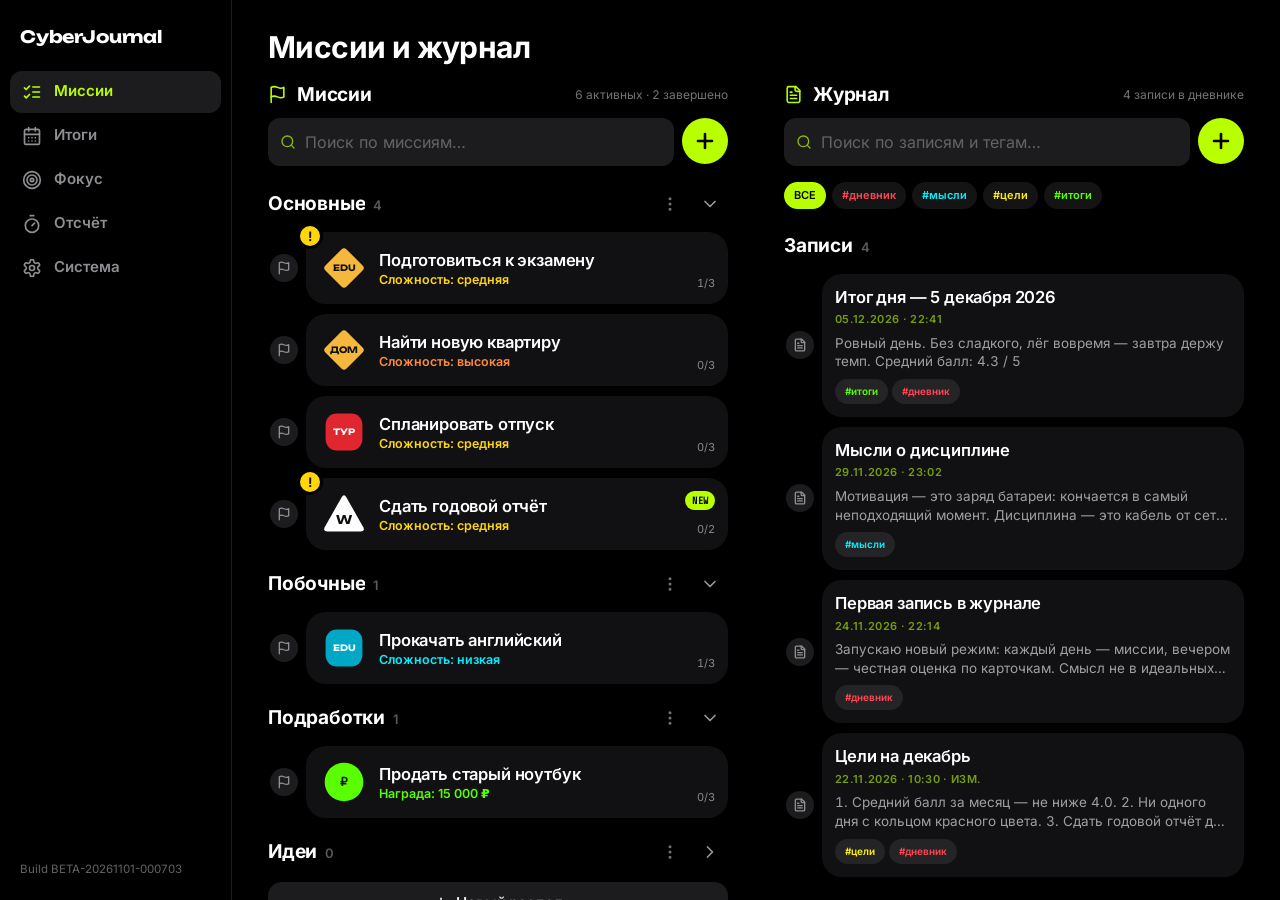
==== beta/index.html @ 2035c7c5 "Add files via upload" ====
<!doctype html>
<html lang="ru">
<head>
<meta charset="utf-8">
<meta name="viewport" content="width=device-width, initial-scale=1, maximum-scale=1, viewport-fit=cover">
<meta name="theme-color" content="#000000">
<meta name="robots" content="noindex">
<title>CyberJournal β</title>
<link rel="icon" type="image/png" href="../icons/icon-192.png">
<!-- Тестовая сборка: лежит в папке beta/ сайта и берёт библиотеки, шрифты и иконки из основной версии.
     Своего service worker и манифеста нет. Данные — под отдельным ключом (window.CJ_BETA). -->
<script>window.CJ_BETA = true; window.CJ_FONTS_URL = '../fonts/fonts.css'; window.CJ_BUILD = 'BETA-20261101-000703';</script>
<script src="../vendor/tailwind.js"></script>
<script src="../vendor/react.production.min.js"></script>
<script src="../vendor/react-dom.production.min.js"></script>
<script>window.react = window.React; /* lucide-react UMD ждёт глобальный "react" */</script>
<script src="../vendor/lucide-react.min.js"></script>
<style>
  :root { color-scheme: dark; }
  html { box-sizing: border-box; height: 100%; padding-block: env(safe-area-inset-top, 0px) env(safe-area-inset-bottom, 0px); }
  html, body { margin: 0; background: #000; overscroll-behavior: none; }
  body, #root { height: 100%; }
  #boot { height: 100%; display: flex; flex-direction: column; align-items: center; justify-content: center; gap: 12px;
    font: 600 15px/1.4 system-ui, sans-serif; color: #F2F2F7; }
  #boot i { display: block; width: 120px; height: 4px; border-radius: 2px; background: #1C1C1E; position: relative; overflow: hidden; }
  #boot i::after { content: ''; position: absolute; inset: 0; width: 40%; border-radius: 2px; background: #B8FF00; animation: boot 1s ease-in-out infinite; }
  @keyframes boot { from { transform: translateX(-100%); } to { transform: translateX(260%); } }
  #boot pre { max-width: 92vw; white-space: pre-wrap; color: #FF6961; font-size: 12px; }
</style>
</head>
<body>
<div id="root"><div id="boot">CyberJournal β<i></i></div></div>
<script>
  window.addEventListener('error', function (e) {
    var b = document.getElementById('boot');
    if (b) b.innerHTML = 'Ошибка запуска<pre>' + (e.message || e) + '</pre>';
  });
</script>
<!-- ?v= привязывает скрипт к сборке: без него браузер до 10 минут берёт старый app.js из кэша при новом index.html -->
<script src="app.js?v=BETA-20261101-000703"></script>
<!-- build BETA-20261101-000703 -->
</body>
</html>
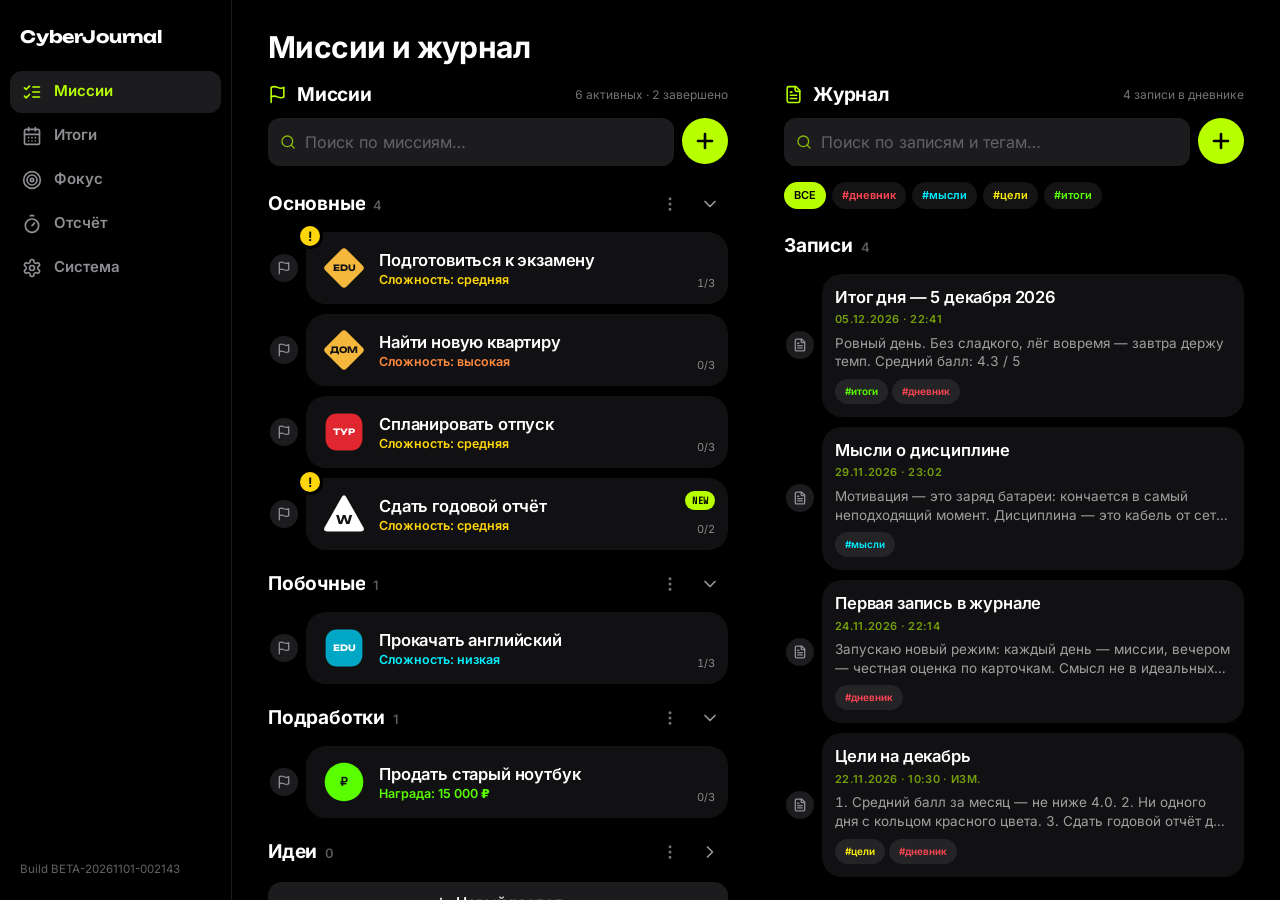
==== commit 94bef136: "Add files via upload" ====
--- a/beta/index.html
+++ b/beta/index.html
@@ -9,7 +9,7 @@
 <link rel="icon" type="image/png" href="../icons/icon-192.png">
 <!-- Тестовая сборка: лежит в папке beta/ сайта и берёт библиотеки, шрифты и иконки из основной версии.
      Своего service worker и манифеста нет. Данные — под отдельным ключом (window.CJ_BETA). -->
-<script>window.CJ_BETA = true; window.CJ_FONTS_URL = '../fonts/fonts.css'; window.CJ_BUILD = 'BETA-20261101-000703';</script>
+<script>window.CJ_BETA = true; window.CJ_FONTS_URL = '../fonts/fonts.css'; window.CJ_BUILD = 'BETA-20261101-002143';</script>
 <script src="../vendor/tailwind.js"></script>
 <script src="../vendor/react.production.min.js"></script>
 <script src="../vendor/react-dom.production.min.js"></script>
@@ -37,7 +37,7 @@
   });
 </script>
 <!-- ?v= привязывает скрипт к сборке: без него браузер до 10 минут берёт старый app.js из кэша при новом index.html -->
-<script src="app.js?v=BETA-20261101-000703"></script>
-<!-- build BETA-20261101-000703 -->
+<script src="app.js?v=BETA-20261101-002143"></script>
+<!-- build BETA-20261101-002143 -->
 </body>
 </html>
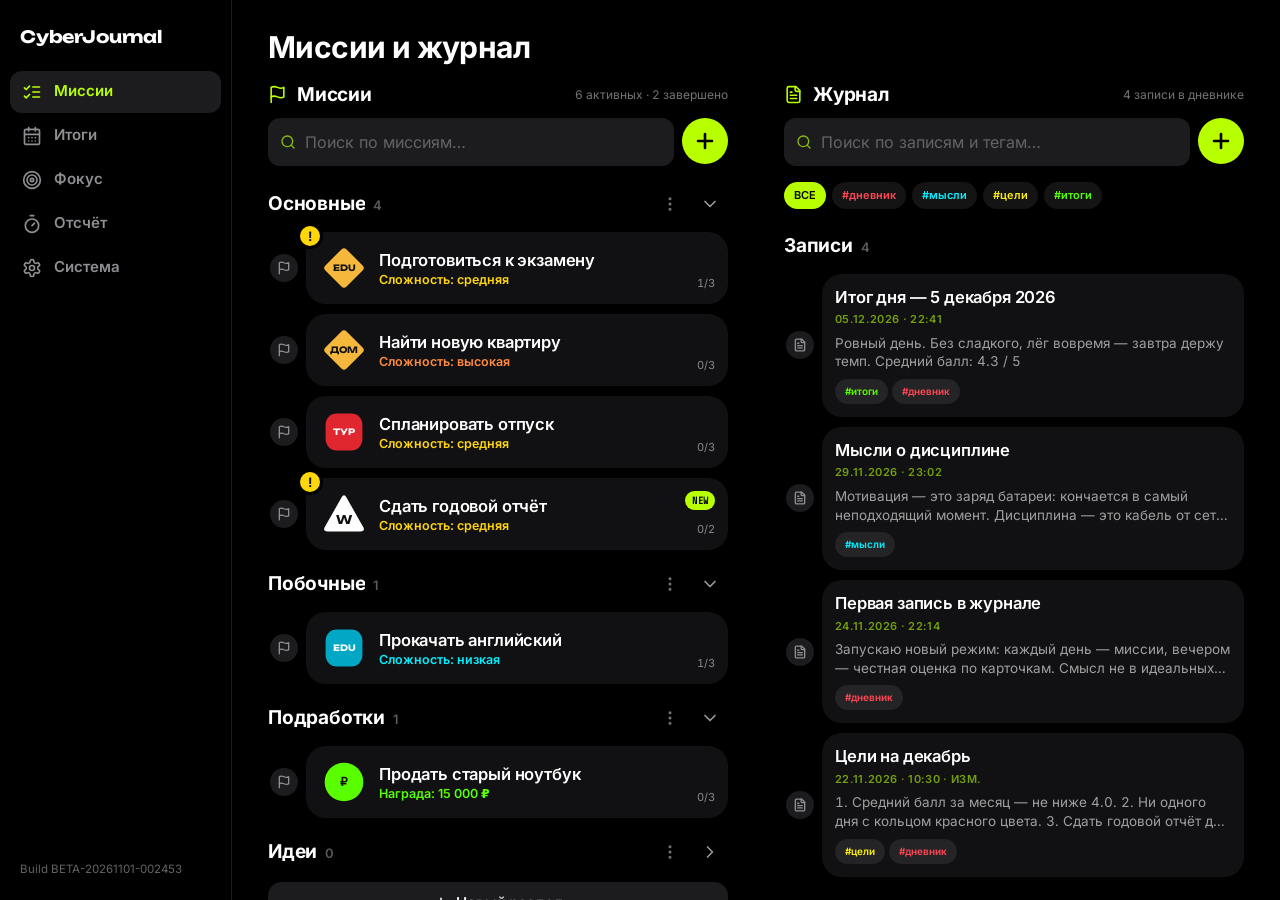
==== commit 87ea26fc: "Add files via upload" ====
--- a/beta/index.html
+++ b/beta/index.html
@@ -9,7 +9,7 @@
 <link rel="icon" type="image/png" href="../icons/icon-192.png">
 <!-- Тестовая сборка: лежит в папке beta/ сайта и берёт библиотеки, шрифты и иконки из основной версии.
      Своего service worker и манифеста нет. Данные — под отдельным ключом (window.CJ_BETA). -->
-<script>window.CJ_BETA = true; window.CJ_FONTS_URL = '../fonts/fonts.css'; window.CJ_BUILD = 'BETA-20261101-002143';</script>
+<script>window.CJ_BETA = true; window.CJ_FONTS_URL = '../fonts/fonts.css'; window.CJ_BUILD = 'BETA-20261101-002453';</script>
 <script src="../vendor/tailwind.js"></script>
 <script src="../vendor/react.production.min.js"></script>
 <script src="../vendor/react-dom.production.min.js"></script>
@@ -37,7 +37,7 @@
   });
 </script>
 <!-- ?v= привязывает скрипт к сборке: без него браузер до 10 минут берёт старый app.js из кэша при новом index.html -->
-<script src="app.js?v=BETA-20261101-002143"></script>
-<!-- build BETA-20261101-002143 -->
+<script src="app.js?v=BETA-20261101-002453"></script>
+<!-- build BETA-20261101-002453 -->
 </body>
 </html>
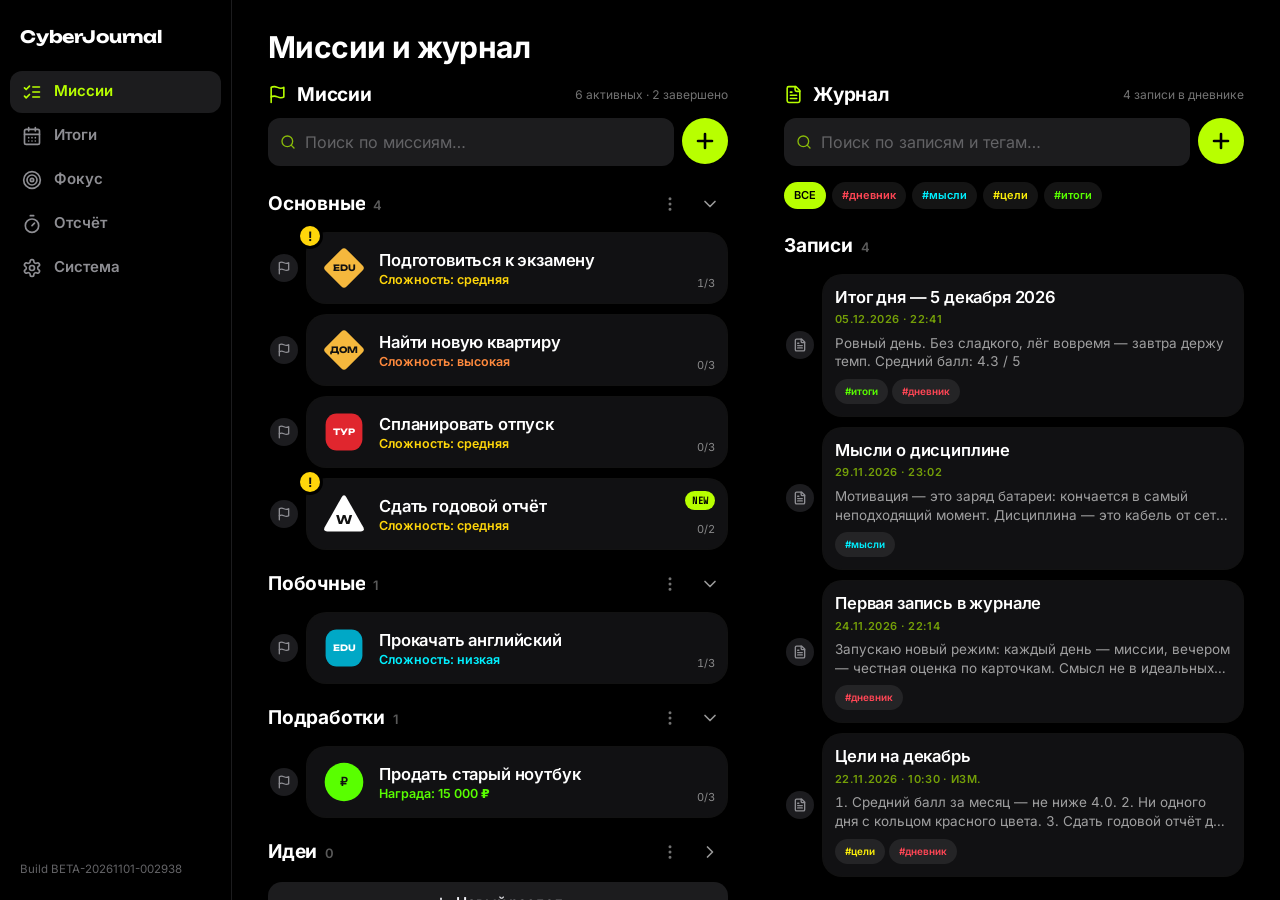
==== commit 1d73a1eb: "Add files via upload" ====
--- a/beta/index.html
+++ b/beta/index.html
@@ -9,7 +9,7 @@
 <link rel="icon" type="image/png" href="../icons/icon-192.png">
 <!-- Тестовая сборка: лежит в папке beta/ сайта и берёт библиотеки, шрифты и иконки из основной версии.
      Своего service worker и манифеста нет. Данные — под отдельным ключом (window.CJ_BETA). -->
-<script>window.CJ_BETA = true; window.CJ_FONTS_URL = '../fonts/fonts.css'; window.CJ_BUILD = 'BETA-20261101-002453';</script>
+<script>window.CJ_BETA = true; window.CJ_FONTS_URL = '../fonts/fonts.css'; window.CJ_BUILD = 'BETA-20261101-002938';</script>
 <script src="../vendor/tailwind.js"></script>
 <script src="../vendor/react.production.min.js"></script>
 <script src="../vendor/react-dom.production.min.js"></script>
@@ -37,7 +37,7 @@
   });
 </script>
 <!-- ?v= привязывает скрипт к сборке: без него браузер до 10 минут берёт старый app.js из кэша при новом index.html -->
-<script src="app.js?v=BETA-20261101-002453"></script>
-<!-- build BETA-20261101-002453 -->
+<script src="app.js?v=BETA-20261101-002938"></script>
+<!-- build BETA-20261101-002938 -->
 </body>
 </html>
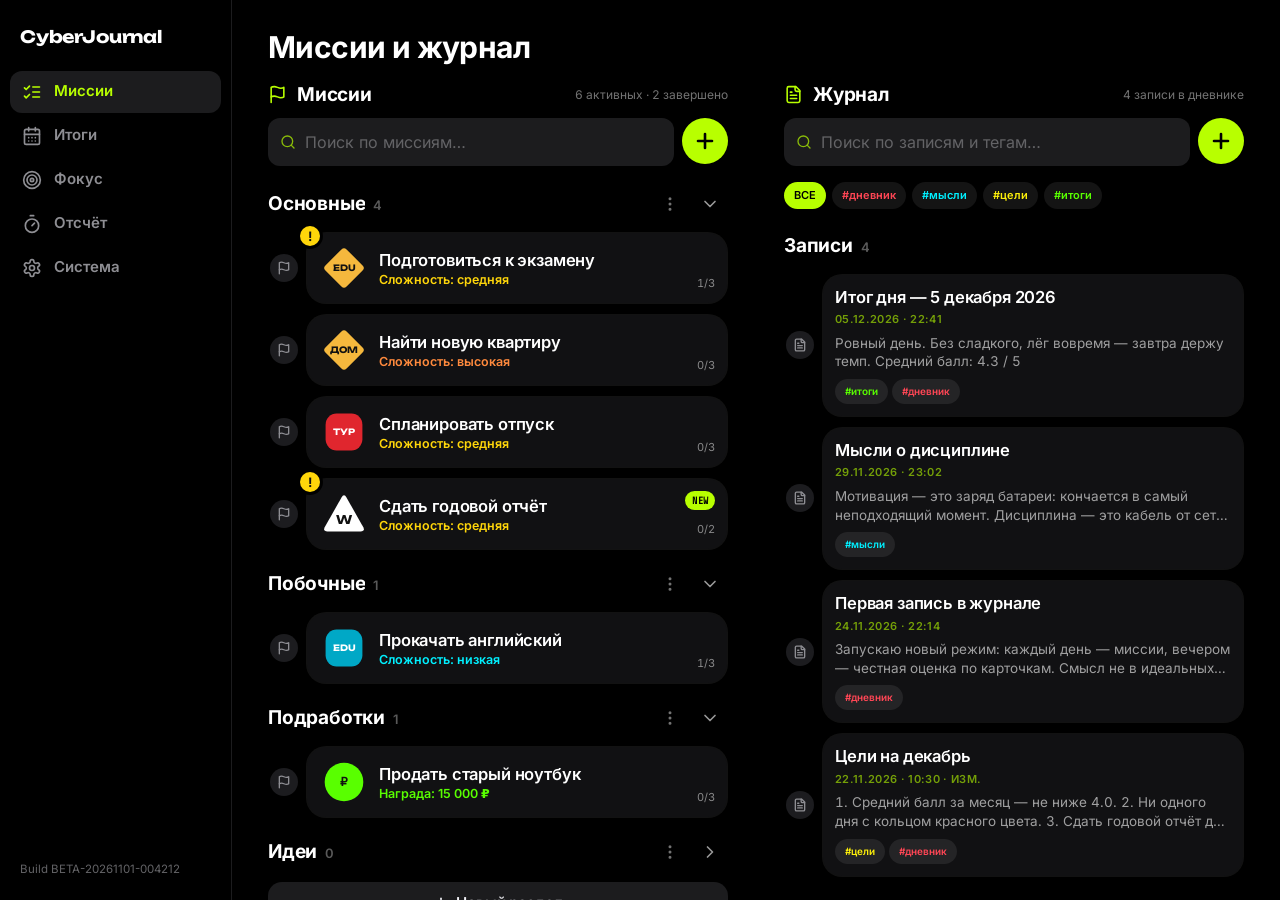
==== commit 6b936422: "Add files via upload" ====
--- a/beta/index.html
+++ b/beta/index.html
@@ -9,7 +9,7 @@
 <link rel="icon" type="image/png" href="../icons/icon-192.png">
 <!-- Тестовая сборка: лежит в папке beta/ сайта и берёт библиотеки, шрифты и иконки из основной версии.
      Своего service worker и манифеста нет. Данные — под отдельным ключом (window.CJ_BETA). -->
-<script>window.CJ_BETA = true; window.CJ_FONTS_URL = '../fonts/fonts.css'; window.CJ_BUILD = 'BETA-20261101-002938';</script>
+<script>window.CJ_BETA = true; window.CJ_FONTS_URL = '../fonts/fonts.css'; window.CJ_BUILD = 'BETA-20261101-004212';</script>
 <script src="../vendor/tailwind.js"></script>
 <script src="../vendor/react.production.min.js"></script>
 <script src="../vendor/react-dom.production.min.js"></script>
@@ -37,7 +37,7 @@
   });
 </script>
 <!-- ?v= привязывает скрипт к сборке: без него браузер до 10 минут берёт старый app.js из кэша при новом index.html -->
-<script src="app.js?v=BETA-20261101-002938"></script>
-<!-- build BETA-20261101-002938 -->
+<script src="app.js?v=BETA-20261101-004212"></script>
+<!-- build BETA-20261101-004212 -->
 </body>
 </html>
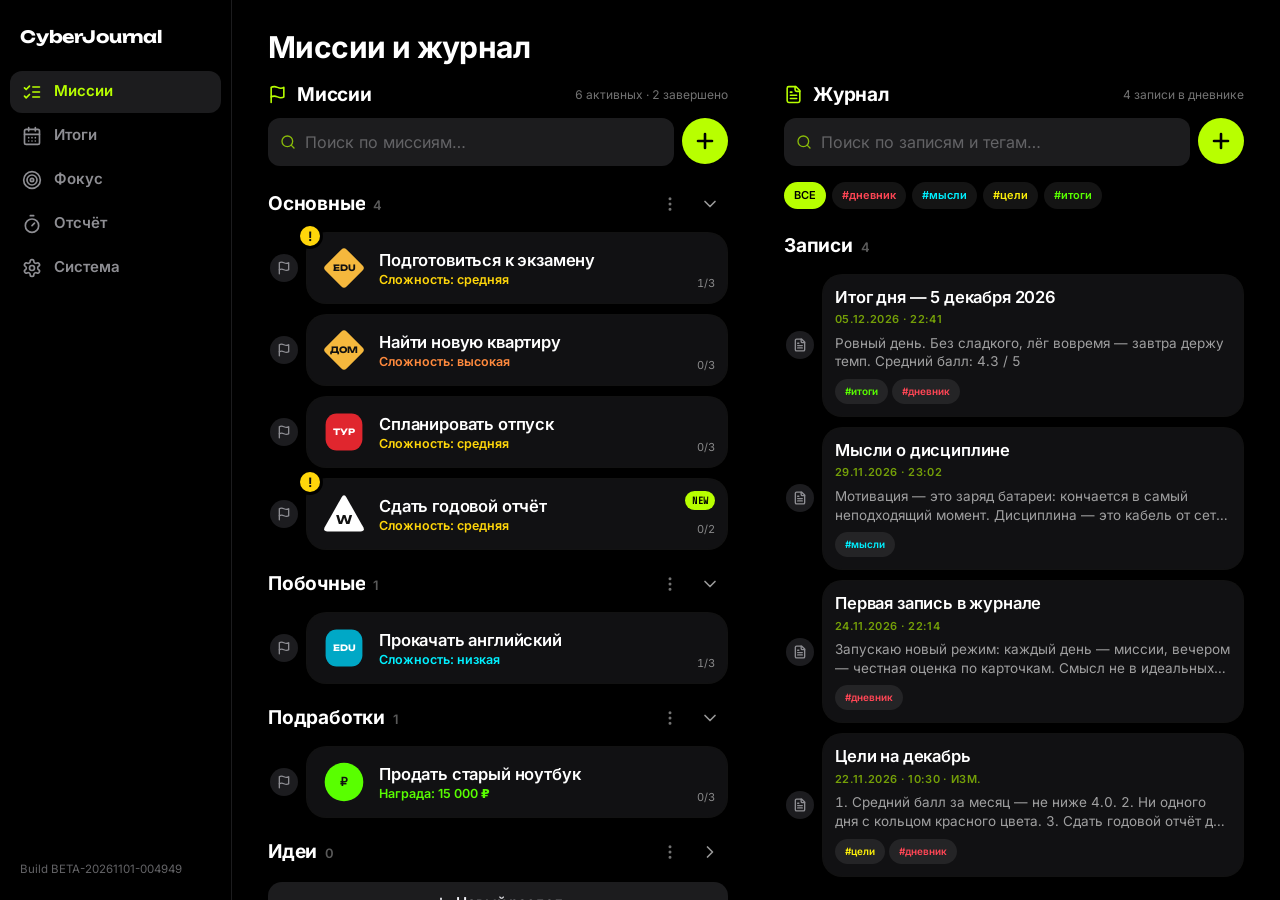
==== commit 66d8bc0e: "Add files via upload" ====
--- a/beta/index.html
+++ b/beta/index.html
@@ -9,7 +9,7 @@
 <link rel="icon" type="image/png" href="../icons/icon-192.png">
 <!-- Тестовая сборка: лежит в папке beta/ сайта и берёт библиотеки, шрифты и иконки из основной версии.
      Своего service worker и манифеста нет. Данные — под отдельным ключом (window.CJ_BETA). -->
-<script>window.CJ_BETA = true; window.CJ_FONTS_URL = '../fonts/fonts.css'; window.CJ_BUILD = 'BETA-20261101-004212';</script>
+<script>window.CJ_BETA = true; window.CJ_FONTS_URL = '../fonts/fonts.css'; window.CJ_BUILD = 'BETA-20261101-004949';</script>
 <script src="../vendor/tailwind.js"></script>
 <script src="../vendor/react.production.min.js"></script>
 <script src="../vendor/react-dom.production.min.js"></script>
@@ -37,7 +37,7 @@
   });
 </script>
 <!-- ?v= привязывает скрипт к сборке: без него браузер до 10 минут берёт старый app.js из кэша при новом index.html -->
-<script src="app.js?v=BETA-20261101-004212"></script>
-<!-- build BETA-20261101-004212 -->
+<script src="app.js?v=BETA-20261101-004949"></script>
+<!-- build BETA-20261101-004949 -->
 </body>
 </html>
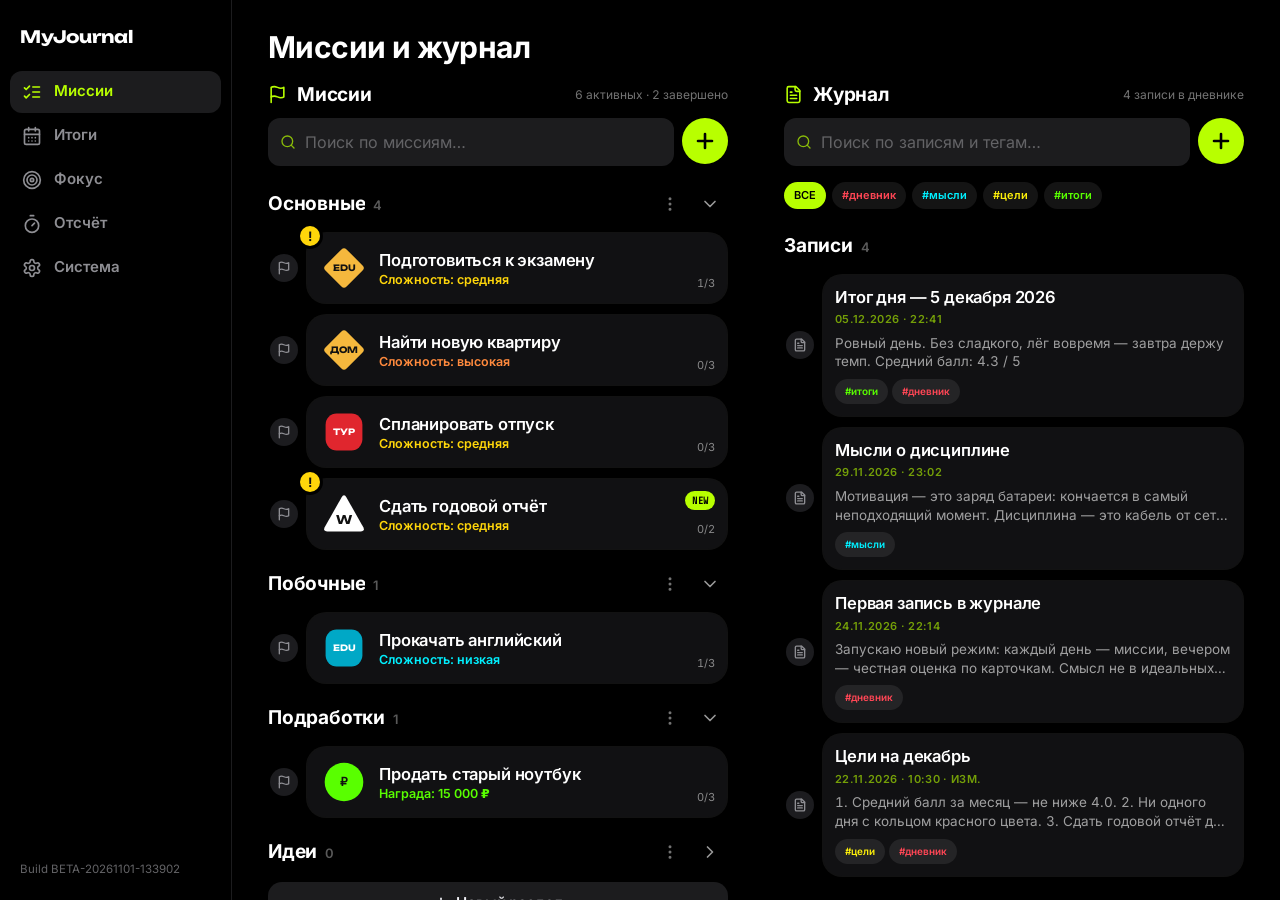
==== commit 7a6cdce2: "Add files via upload" ====
--- a/beta/index.html
+++ b/beta/index.html
@@ -5,39 +5,41 @@
 <meta name="viewport" content="width=device-width, initial-scale=1, maximum-scale=1, viewport-fit=cover">
 <meta name="theme-color" content="#000000">
 <meta name="robots" content="noindex">
-<title>CyberJournal β</title>
+<title>MyJournal β</title>
 <link rel="icon" type="image/png" href="../icons/icon-192.png">
-<!-- Тестовая сборка: лежит в папке beta/ сайта и берёт библиотеки, шрифты и иконки из основной версии.
+<!-- Тестовая сборка: лежит в папке beta/ сайта и берёт React и иконки из основной версии.
      Своего service worker и манифеста нет. Данные — под отдельным ключом (window.CJ_BETA). -->
-<script>window.CJ_BETA = true; window.CJ_FONTS_URL = '../fonts/fonts.css'; window.CJ_BUILD = 'BETA-20261101-004949';</script>
-<script src="../vendor/tailwind.js"></script>
-<script src="../vendor/react.production.min.js"></script>
-<script src="../vendor/react-dom.production.min.js"></script>
-<script>window.react = window.React; /* lucide-react UMD ждёт глобальный "react" */</script>
-<script src="../vendor/lucide-react.min.js"></script>
+<link id="cj-fonts" rel="stylesheet" href="fonts/fonts.css">
+<script>
+  window.CJ_BETA = true; window.CJ_BUILD = 'BETA-20261101-133902';
+  try { var acc = localStorage.getItem('cyberjournal2077.accent'); if (acc) document.documentElement.style.setProperty('--boot', acc); } catch (e) { /* нет доступа */ }
+</script>
+<script defer src="../vendor/react.production.min.js"></script>
+<script defer src="../vendor/react-dom.production.min.js"></script>
 <style>
   :root { color-scheme: dark; }
   html { box-sizing: border-box; height: 100%; padding-block: env(safe-area-inset-top, 0px) env(safe-area-inset-bottom, 0px); }
   html, body { margin: 0; background: #000; overscroll-behavior: none; }
   body, #root { height: 100%; }
-  #boot { height: 100%; display: flex; flex-direction: column; align-items: center; justify-content: center; gap: 12px;
-    font: 600 15px/1.4 system-ui, sans-serif; color: #F2F2F7; }
-  #boot i { display: block; width: 120px; height: 4px; border-radius: 2px; background: #1C1C1E; position: relative; overflow: hidden; }
-  #boot i::after { content: ''; position: absolute; inset: 0; width: 40%; border-radius: 2px; background: #B8FF00; animation: boot 1s ease-in-out infinite; }
-  @keyframes boot { from { transform: translateX(-100%); } to { transform: translateX(260%); } }
-  #boot pre { max-width: 92vw; white-space: pre-wrap; color: #FF6961; font-size: 12px; }
+  #boot { height: 100%; display: flex; flex-direction: column; align-items: center; justify-content: center; gap: 20px; color: #fff; }
+  #boot b { font: 700 25px/1 'Unbounded', 'Inter', system-ui, sans-serif; letter-spacing: -.01em; animation: bootin .4s ease-out .08s both; }
+  #boot i { display: block; position: relative; width: 124px; height: 4px; border-radius: 99px; background: #1C1C1E; overflow: hidden; animation: bootin .4s ease-out .16s both; }
+  #boot i::after { content: ''; position: absolute; inset: 0; width: 42%; border-radius: inherit; background: var(--boot, #B8FF00); animation: boot 1.1s ease-in-out infinite; }
+  @keyframes bootin { from { opacity: 0; transform: translateY(6px); } }
+  @keyframes boot { from { transform: translateX(-105%); } to { transform: translateX(245%); } }
+  #boot pre { max-width: 92vw; margin: 0; white-space: pre-wrap; text-align: center; font: 12px/1.4 ui-monospace, monospace; color: #FF6961; }
 </style>
 </head>
 <body>
-<div id="root"><div id="boot">CyberJournal β<i></i></div></div>
+<div id="root"><div id="boot"><b>MyJournal β</b><i></i></div></div>
 <script>
   window.addEventListener('error', function (e) {
     var b = document.getElementById('boot');
-    if (b) b.innerHTML = 'Ошибка запуска<pre>' + (e.message || e) + '</pre>';
+    if (b) b.innerHTML = '<b>MyJournal β</b><pre>Не удалось запустить приложение\n' + (e.message || e) + '</pre>';
   });
 </script>
 <!-- ?v= привязывает скрипт к сборке: без него браузер до 10 минут берёт старый app.js из кэша при новом index.html -->
-<script src="app.js?v=BETA-20261101-004949"></script>
-<!-- build BETA-20261101-004949 -->
+<script defer src="app.js?v=BETA-20261101-133902"></script>
+<!-- build BETA-20261101-133902 -->
 </body>
 </html>
--- a/beta/fonts/fonts.css
+++ b/beta/fonts/fonts.css
@@ -0,0 +1,351 @@
+/* latin */
+@font-face {
+  font-family: 'Bebas Neue';
+  font-style: normal;
+  font-weight: 400;
+  font-display: swap;
+  src: url(f000.woff2) format('woff2');
+  unicode-range: U+0000-00FF, U+0131, U+0152-0153, U+02BB-02BC, U+02C6, U+02DA, U+02DC, U+0304, U+0308, U+0329, U+2000-206F, U+20AC, U+2122, U+2191, U+2193, U+2212, U+2215, U+FEFF, U+FFFD;
+}
+/* cyrillic */
+@font-face {
+  font-family: 'Exo 2';
+  font-style: normal;
+  font-weight: 400;
+  font-display: swap;
+  src: url(f001.woff2) format('woff2');
+  unicode-range: U+0301, U+0400-045F, U+0490-0491, U+04B0-04B1, U+2116;
+}
+/* latin */
+@font-face {
+  font-family: 'Exo 2';
+  font-style: normal;
+  font-weight: 400;
+  font-display: swap;
+  src: url(f002.woff2) format('woff2');
+  unicode-range: U+0000-00FF, U+0131, U+0152-0153, U+02BB-02BC, U+02C6, U+02DA, U+02DC, U+0304, U+0308, U+0329, U+2000-206F, U+20AC, U+2122, U+2191, U+2193, U+2212, U+2215, U+FEFF, U+FFFD;
+}
+/* cyrillic */
+@font-face {
+  font-family: 'Exo 2';
+  font-style: normal;
+  font-weight: 500;
+  font-display: swap;
+  src: url(f001.woff2) format('woff2');
+  unicode-range: U+0301, U+0400-045F, U+0490-0491, U+04B0-04B1, U+2116;
+}
+/* latin */
+@font-face {
+  font-family: 'Exo 2';
+  font-style: normal;
+  font-weight: 500;
+  font-display: swap;
+  src: url(f002.woff2) format('woff2');
+  unicode-range: U+0000-00FF, U+0131, U+0152-0153, U+02BB-02BC, U+02C6, U+02DA, U+02DC, U+0304, U+0308, U+0329, U+2000-206F, U+20AC, U+2122, U+2191, U+2193, U+2212, U+2215, U+FEFF, U+FFFD;
+}
+/* cyrillic */
+@font-face {
+  font-family: 'Exo 2';
+  font-style: normal;
+  font-weight: 600;
+  font-display: swap;
+  src: url(f001.woff2) format('woff2');
+  unicode-range: U+0301, U+0400-045F, U+0490-0491, U+04B0-04B1, U+2116;
+}
+/* latin */
+@font-face {
+  font-family: 'Exo 2';
+  font-style: normal;
+  font-weight: 600;
+  font-display: swap;
+  src: url(f002.woff2) format('woff2');
+  unicode-range: U+0000-00FF, U+0131, U+0152-0153, U+02BB-02BC, U+02C6, U+02DA, U+02DC, U+0304, U+0308, U+0329, U+2000-206F, U+20AC, U+2122, U+2191, U+2193, U+2212, U+2215, U+FEFF, U+FFFD;
+}
+/* cyrillic */
+@font-face {
+  font-family: 'Exo 2';
+  font-style: normal;
+  font-weight: 700;
+  font-display: swap;
+  src: url(f001.woff2) format('woff2');
+  unicode-range: U+0301, U+0400-045F, U+0490-0491, U+04B0-04B1, U+2116;
+}
+/* latin */
+@font-face {
+  font-family: 'Exo 2';
+  font-style: normal;
+  font-weight: 700;
+  font-display: swap;
+  src: url(f002.woff2) format('woff2');
+  unicode-range: U+0000-00FF, U+0131, U+0152-0153, U+02BB-02BC, U+02C6, U+02DA, U+02DC, U+0304, U+0308, U+0329, U+2000-206F, U+20AC, U+2122, U+2191, U+2193, U+2212, U+2215, U+FEFF, U+FFFD;
+}
+/* cyrillic */
+@font-face {
+  font-family: 'Inter';
+  font-style: normal;
+  font-weight: 400;
+  font-display: swap;
+  src: url(f003.woff2) format('woff2');
+  unicode-range: U+0301, U+0400-045F, U+0490-0491, U+04B0-04B1, U+2116;
+}
+/* latin */
+@font-face {
+  font-family: 'Inter';
+  font-style: normal;
+  font-weight: 400;
+  font-display: swap;
+  src: url(f004.woff2) format('woff2');
+  unicode-range: U+0000-00FF, U+0131, U+0152-0153, U+02BB-02BC, U+02C6, U+02DA, U+02DC, U+0304, U+0308, U+0329, U+2000-206F, U+20AC, U+2122, U+2191, U+2193, U+2212, U+2215, U+FEFF, U+FFFD;
+}
+/* cyrillic */
+@font-face {
+  font-family: 'Inter';
+  font-style: normal;
+  font-weight: 500;
+  font-display: swap;
+  src: url(f003.woff2) format('woff2');
+  unicode-range: U+0301, U+0400-045F, U+0490-0491, U+04B0-04B1, U+2116;
+}
+/* latin */
+@font-face {
+  font-family: 'Inter';
+  font-style: normal;
+  font-weight: 500;
+  font-display: swap;
+  src: url(f004.woff2) format('woff2');
+  unicode-range: U+0000-00FF, U+0131, U+0152-0153, U+02BB-02BC, U+02C6, U+02DA, U+02DC, U+0304, U+0308, U+0329, U+2000-206F, U+20AC, U+2122, U+2191, U+2193, U+2212, U+2215, U+FEFF, U+FFFD;
+}
+/* cyrillic */
+@font-face {
+  font-family: 'Inter';
+  font-style: normal;
+  font-weight: 600;
+  font-display: swap;
+  src: url(f003.woff2) format('woff2');
+  unicode-range: U+0301, U+0400-045F, U+0490-0491, U+04B0-04B1, U+2116;
+}
+/* latin */
+@font-face {
+  font-family: 'Inter';
+  font-style: normal;
+  font-weight: 600;
+  font-display: swap;
+  src: url(f004.woff2) format('woff2');
+  unicode-range: U+0000-00FF, U+0131, U+0152-0153, U+02BB-02BC, U+02C6, U+02DA, U+02DC, U+0304, U+0308, U+0329, U+2000-206F, U+20AC, U+2122, U+2191, U+2193, U+2212, U+2215, U+FEFF, U+FFFD;
+}
+/* cyrillic */
+@font-face {
+  font-family: 'Inter';
+  font-style: normal;
+  font-weight: 700;
+  font-display: swap;
+  src: url(f003.woff2) format('woff2');
+  unicode-range: U+0301, U+0400-045F, U+0490-0491, U+04B0-04B1, U+2116;
+}
+/* latin */
+@font-face {
+  font-family: 'Inter';
+  font-style: normal;
+  font-weight: 700;
+  font-display: swap;
+  src: url(f004.woff2) format('woff2');
+  unicode-range: U+0000-00FF, U+0131, U+0152-0153, U+02BB-02BC, U+02C6, U+02DA, U+02DC, U+0304, U+0308, U+0329, U+2000-206F, U+20AC, U+2122, U+2191, U+2193, U+2212, U+2215, U+FEFF, U+FFFD;
+}
+/* latin */
+@font-face {
+  font-family: 'Orbitron';
+  font-style: normal;
+  font-weight: 500;
+  font-display: swap;
+  src: url(f005.woff2) format('woff2');
+  unicode-range: U+0000-00FF, U+0131, U+0152-0153, U+02BB-02BC, U+02C6, U+02DA, U+02DC, U+0304, U+0308, U+0329, U+2000-206F, U+20AC, U+2122, U+2191, U+2193, U+2212, U+2215, U+FEFF, U+FFFD;
+}
+/* latin */
+@font-face {
+  font-family: 'Orbitron';
+  font-style: normal;
+  font-weight: 700;
+  font-display: swap;
+  src: url(f005.woff2) format('woff2');
+  unicode-range: U+0000-00FF, U+0131, U+0152-0153, U+02BB-02BC, U+02C6, U+02DA, U+02DC, U+0304, U+0308, U+0329, U+2000-206F, U+20AC, U+2122, U+2191, U+2193, U+2212, U+2215, U+FEFF, U+FFFD;
+}
+/* latin */
+@font-face {
+  font-family: 'Orbitron';
+  font-style: normal;
+  font-weight: 900;
+  font-display: swap;
+  src: url(f005.woff2) format('woff2');
+  unicode-range: U+0000-00FF, U+0131, U+0152-0153, U+02BB-02BC, U+02C6, U+02DA, U+02DC, U+0304, U+0308, U+0329, U+2000-206F, U+20AC, U+2122, U+2191, U+2193, U+2212, U+2215, U+FEFF, U+FFFD;
+}
+/* cyrillic */
+@font-face {
+  font-family: 'Oswald';
+  font-style: normal;
+  font-weight: 400;
+  font-display: swap;
+  src: url(f006.woff2) format('woff2');
+  unicode-range: U+0301, U+0400-045F, U+0490-0491, U+04B0-04B1, U+2116;
+}
+/* latin */
+@font-face {
+  font-family: 'Oswald';
+  font-style: normal;
+  font-weight: 400;
+  font-display: swap;
+  src: url(f007.woff2) format('woff2');
+  unicode-range: U+0000-00FF, U+0131, U+0152-0153, U+02BB-02BC, U+02C6, U+02DA, U+02DC, U+0304, U+0308, U+0329, U+2000-206F, U+20AC, U+2122, U+2191, U+2193, U+2212, U+2215, U+FEFF, U+FFFD;
+}
+/* cyrillic */
+@font-face {
+  font-family: 'Oswald';
+  font-style: normal;
+  font-weight: 500;
+  font-display: swap;
+  src: url(f006.woff2) format('woff2');
+  unicode-range: U+0301, U+0400-045F, U+0490-0491, U+04B0-04B1, U+2116;
+}
+/* latin */
+@font-face {
+  font-family: 'Oswald';
+  font-style: normal;
+  font-weight: 500;
+  font-display: swap;
+  src: url(f007.woff2) format('woff2');
+  unicode-range: U+0000-00FF, U+0131, U+0152-0153, U+02BB-02BC, U+02C6, U+02DA, U+02DC, U+0304, U+0308, U+0329, U+2000-206F, U+20AC, U+2122, U+2191, U+2193, U+2212, U+2215, U+FEFF, U+FFFD;
+}
+/* cyrillic */
+@font-face {
+  font-family: 'Oswald';
+  font-style: normal;
+  font-weight: 600;
+  font-display: swap;
+  src: url(f006.woff2) format('woff2');
+  unicode-range: U+0301, U+0400-045F, U+0490-0491, U+04B0-04B1, U+2116;
+}
+/* latin */
+@font-face {
+  font-family: 'Oswald';
+  font-style: normal;
+  font-weight: 600;
+  font-display: swap;
+  src: url(f007.woff2) format('woff2');
+  unicode-range: U+0000-00FF, U+0131, U+0152-0153, U+02BB-02BC, U+02C6, U+02DA, U+02DC, U+0304, U+0308, U+0329, U+2000-206F, U+20AC, U+2122, U+2191, U+2193, U+2212, U+2215, U+FEFF, U+FFFD;
+}
+/* cyrillic */
+@font-face {
+  font-family: 'Oswald';
+  font-style: normal;
+  font-weight: 700;
+  font-display: swap;
+  src: url(f006.woff2) format('woff2');
+  unicode-range: U+0301, U+0400-045F, U+0490-0491, U+04B0-04B1, U+2116;
+}
+/* latin */
+@font-face {
+  font-family: 'Oswald';
+  font-style: normal;
+  font-weight: 700;
+  font-display: swap;
+  src: url(f007.woff2) format('woff2');
+  unicode-range: U+0000-00FF, U+0131, U+0152-0153, U+02BB-02BC, U+02C6, U+02DA, U+02DC, U+0304, U+0308, U+0329, U+2000-206F, U+20AC, U+2122, U+2191, U+2193, U+2212, U+2215, U+FEFF, U+FFFD;
+}
+/* cyrillic */
+@font-face {
+  font-family: 'Prosto One';
+  font-style: normal;
+  font-weight: 400;
+  font-display: swap;
+  src: url(f008.woff2) format('woff2');
+  unicode-range: U+0301, U+0400-045F, U+0490-0491, U+04B0-04B1, U+2116;
+}
+/* latin */
+@font-face {
+  font-family: 'Prosto One';
+  font-style: normal;
+  font-weight: 400;
+  font-display: swap;
+  src: url(f009.woff2) format('woff2');
+  unicode-range: U+0000-00FF, U+0131, U+0152-0153, U+02BB-02BC, U+02C6, U+02DA, U+02DC, U+0304, U+0308, U+0329, U+2000-206F, U+20AC, U+2122, U+2191, U+2193, U+2212, U+2215, U+FEFF, U+FFFD;
+}
+/* latin */
+@font-face {
+  font-family: 'Rajdhani';
+  font-style: normal;
+  font-weight: 400;
+  font-display: swap;
+  src: url(f010.woff2) format('woff2');
+  unicode-range: U+0000-00FF, U+0131, U+0152-0153, U+02BB-02BC, U+02C6, U+02DA, U+02DC, U+0304, U+0308, U+0329, U+2000-206F, U+20AC, U+2122, U+2191, U+2193, U+2212, U+2215, U+FEFF, U+FFFD;
+}
+/* latin */
+@font-face {
+  font-family: 'Rajdhani';
+  font-style: normal;
+  font-weight: 500;
+  font-display: swap;
+  src: url(f011.woff2) format('woff2');
+  unicode-range: U+0000-00FF, U+0131, U+0152-0153, U+02BB-02BC, U+02C6, U+02DA, U+02DC, U+0304, U+0308, U+0329, U+2000-206F, U+20AC, U+2122, U+2191, U+2193, U+2212, U+2215, U+FEFF, U+FFFD;
+}
+/* latin */
+@font-face {
+  font-family: 'Rajdhani';
+  font-style: normal;
+  font-weight: 600;
+  font-display: swap;
+  src: url(f012.woff2) format('woff2');
+  unicode-range: U+0000-00FF, U+0131, U+0152-0153, U+02BB-02BC, U+02C6, U+02DA, U+02DC, U+0304, U+0308, U+0329, U+2000-206F, U+20AC, U+2122, U+2191, U+2193, U+2212, U+2215, U+FEFF, U+FFFD;
+}
+/* latin */
+@font-face {
+  font-family: 'Rajdhani';
+  font-style: normal;
+  font-weight: 700;
+  font-display: swap;
+  src: url(f013.woff2) format('woff2');
+  unicode-range: U+0000-00FF, U+0131, U+0152-0153, U+02BB-02BC, U+02C6, U+02DA, U+02DC, U+0304, U+0308, U+0329, U+2000-206F, U+20AC, U+2122, U+2191, U+2193, U+2212, U+2215, U+FEFF, U+FFFD;
+}
+/* latin */
+@font-face {
+  font-family: 'Share Tech Mono';
+  font-style: normal;
+  font-weight: 400;
+  font-display: swap;
+  src: url(f014.woff2) format('woff2');
+  unicode-range: U+0000-00FF, U+0131, U+0152-0153, U+02BB-02BC, U+02C6, U+02DA, U+02DC, U+0304, U+0308, U+0329, U+2000-206F, U+20AC, U+2122, U+2191, U+2193, U+2212, U+2215, U+FEFF, U+FFFD;
+}
+/* cyrillic */
+@font-face {
+  font-family: 'Unbounded';
+  font-style: normal;
+  font-weight: 500;
+  font-display: swap;
+  src: url(f015.woff2) format('woff2');
+  unicode-range: U+0301, U+0400-045F, U+0490-0491, U+04B0-04B1, U+2116;
+}
+/* latin */
+@font-face {
+  font-family: 'Unbounded';
+  font-style: normal;
+  font-weight: 500;
+  font-display: swap;
+  src: url(f016.woff2) format('woff2');
+  unicode-range: U+0000-00FF, U+0131, U+0152-0153, U+02BB-02BC, U+02C6, U+02DA, U+02DC, U+0304, U+0308, U+0329, U+2000-206F, U+20AC, U+2122, U+2191, U+2193, U+2212, U+2215, U+FEFF, U+FFFD;
+}
+/* cyrillic */
+@font-face {
+  font-family: 'Unbounded';
+  font-style: normal;
+  font-weight: 700;
+  font-display: swap;
+  src: url(f015.woff2) format('woff2');
+  unicode-range: U+0301, U+0400-045F, U+0490-0491, U+04B0-04B1, U+2116;
+}
+/* latin */
+@font-face {
+  font-family: 'Unbounded';
+  font-style: normal;
+  font-weight: 700;
+  font-display: swap;
+  src: url(f016.woff2) format('woff2');
+  unicode-range: U+0000-00FF, U+0131, U+0152-0153, U+02BB-02BC, U+02C6, U+02DA, U+02DC, U+0304, U+0308, U+0329, U+2000-206F, U+20AC, U+2122, U+2191, U+2193, U+2212, U+2215, U+FEFF, U+FFFD;
+}
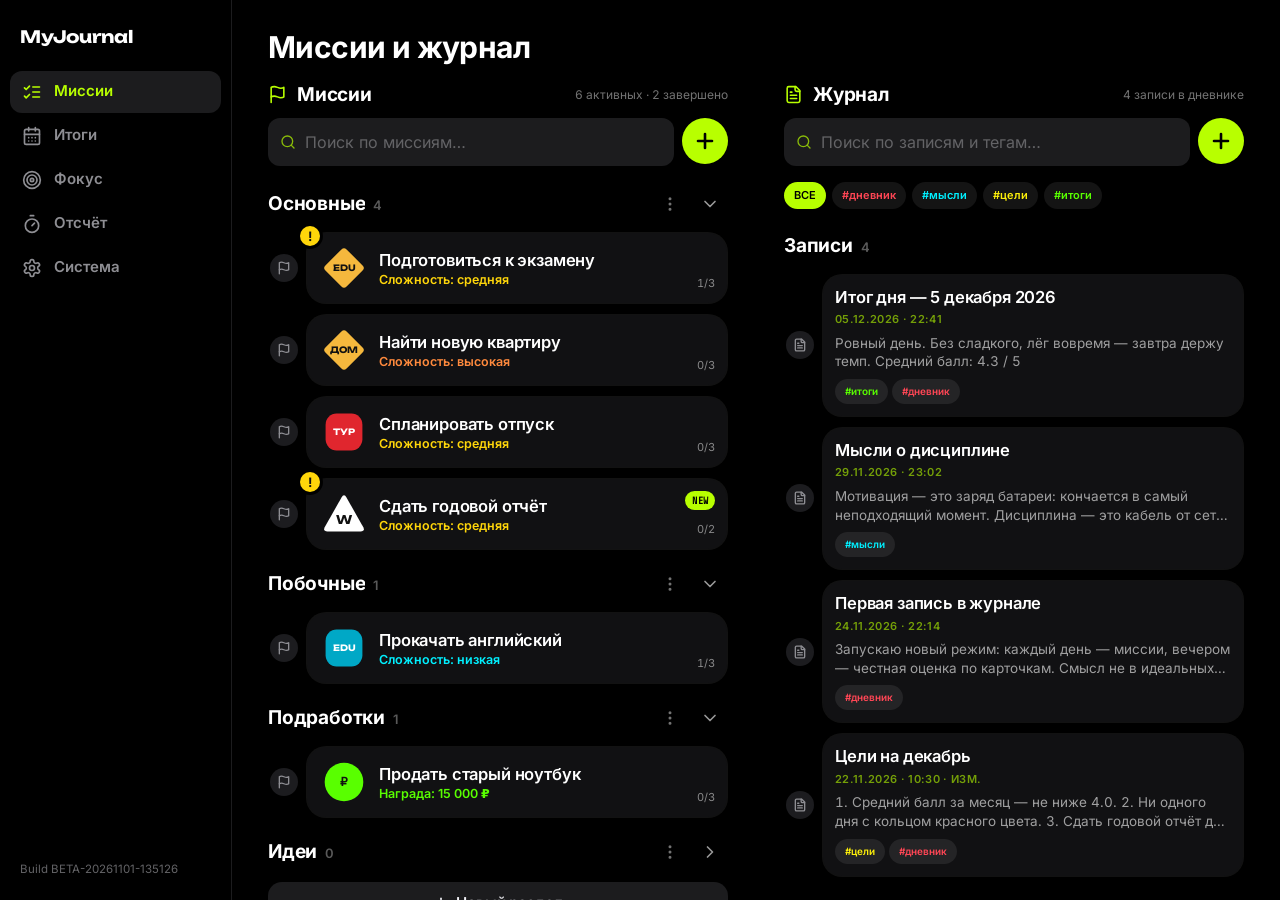
==== commit c0fd8b16: "Add files via upload" ====
--- a/beta/index.html
+++ b/beta/index.html
@@ -11,7 +11,7 @@
      Своего service worker и манифеста нет. Данные — под отдельным ключом (window.CJ_BETA). -->
 <link id="cj-fonts" rel="stylesheet" href="fonts/fonts.css">
 <script>
-  window.CJ_BETA = true; window.CJ_BUILD = 'BETA-20261101-133902';
+  window.CJ_BETA = true; window.CJ_BUILD = 'BETA-20261101-135126';
   try { var acc = localStorage.getItem('cyberjournal2077.accent'); if (acc) document.documentElement.style.setProperty('--boot', acc); } catch (e) { /* нет доступа */ }
 </script>
 <script defer src="../vendor/react.production.min.js"></script>
@@ -39,7 +39,7 @@
   });
 </script>
 <!-- ?v= привязывает скрипт к сборке: без него браузер до 10 минут берёт старый app.js из кэша при новом index.html -->
-<script defer src="app.js?v=BETA-20261101-133902"></script>
-<!-- build BETA-20261101-133902 -->
+<script defer src="app.js?v=BETA-20261101-135126"></script>
+<!-- build BETA-20261101-135126 -->
 </body>
 </html>
